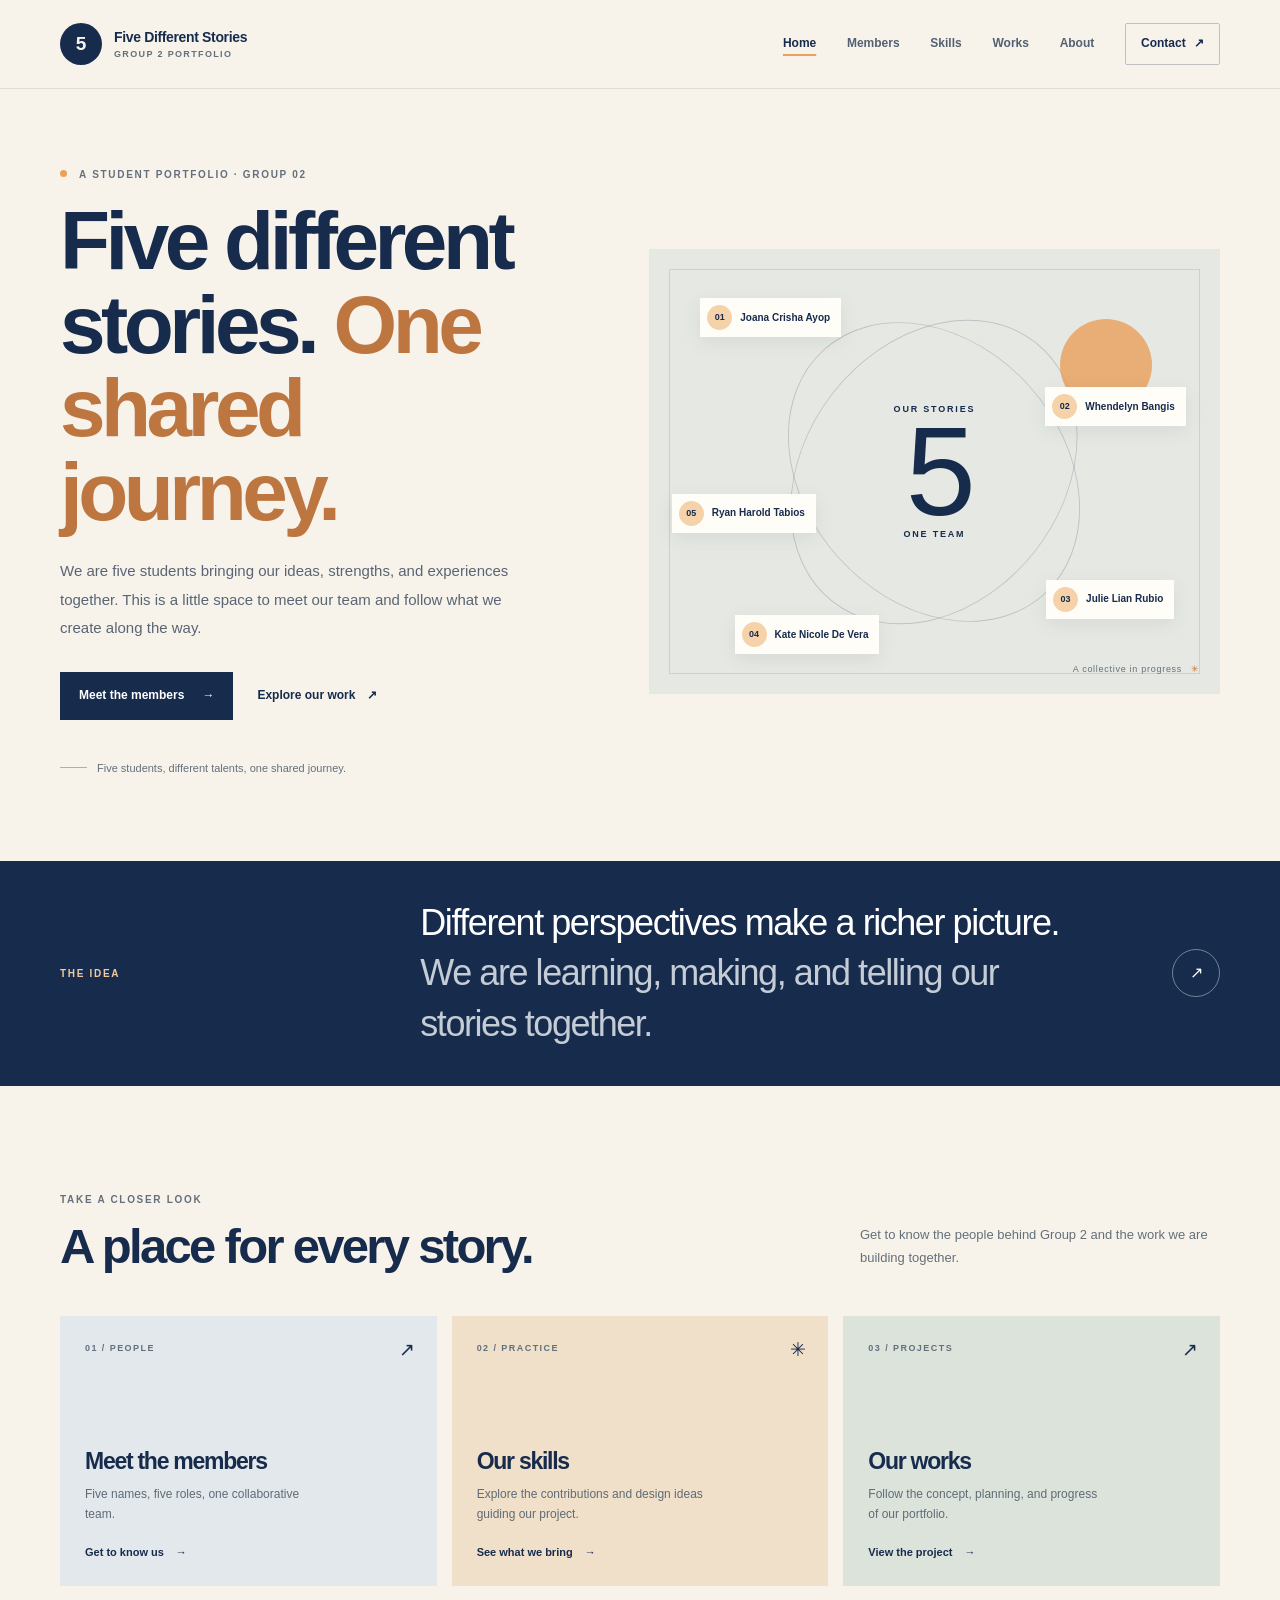
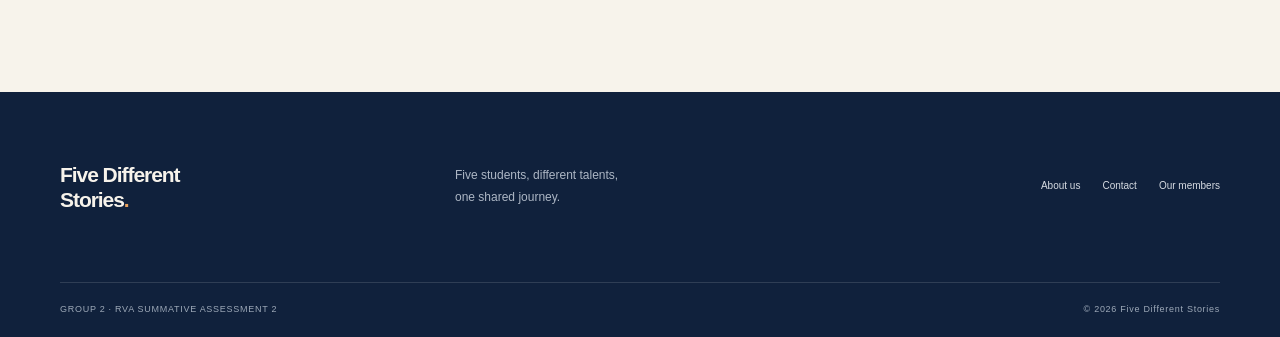
==== Index.html @ a34a17fa "Add initial project files including global styles, JavaScript functionality, and works page - Create" ====
<!doctype html>
<html lang="en">
<head>
  <meta charset="utf-8">
  <meta name="viewport" content="width=device-width, initial-scale=1">
  <meta name="description" content="Meet Group 2: five students, different talents, one shared journey.">
  <title>Five Different Stories | Group 2</title>
  <link rel="stylesheet" href="global.css">
  <script src="script.js" defer></script>
</head>
<body data-page="home">
  <a class="skip-link" href="#main">Skip to content</a>
  <header class="site-header">
    <div class="header-inner">
      <a class="brand" href="Index.html" aria-label="Five Different Stories home">
        <span class="brand-mark" aria-hidden="true">5</span>
        <span class="brand-copy"><strong>Five Different Stories</strong><small>GROUP 2 PORTFOLIO</small></span>
      </a>
      <button class="menu-toggle" type="button" aria-expanded="false" aria-controls="site-navigation">
        <span class="menu-toggle-label">Menu</span><span class="menu-icon" aria-hidden="true"></span>
      </button>
      <nav class="site-nav" id="site-navigation" aria-label="Main navigation">
        <a href="Index.html" data-nav="home">Home</a>
        <a href="Members.html" data-nav="members">Members</a>
        <a href="Skills.html" data-nav="skills">Skills</a>
        <a href="works.html" data-nav="works">Works</a>
        <a href="AboutUs.html" data-nav="about">About</a>
        <a class="nav-contact" href="ContactUs.html" data-nav="contact">Contact <span aria-hidden="true">↗</span></a>
      </nav>
    </div>
  </header>

  <main id="main">
    <section class="home-hero page-shell">
      <div class="hero-copy">
        <p class="eyebrow"><span class="eyebrow-dot"></span> A STUDENT PORTFOLIO · GROUP 02</p>
        <h1>Five different<br>stories. <span>One shared<br class="desktop-break"> journey.</span></h1>
        <p class="hero-intro">We are five students bringing our ideas, strengths, and experiences together. This is a little space to meet our team and follow what we create along the way.</p>
        <div class="button-row">
          <a class="button button-dark" href="Members.html">Meet the members <span aria-hidden="true">→</span></a>
          <a class="text-link" href="works.html">Explore our work <span aria-hidden="true">↗</span></a>
        </div>
        <p class="hero-note"><span class="note-line" aria-hidden="true"></span> Five students, different talents, one shared journey.</p>
      </div>
      <div class="story-art" aria-label="An illustration representing five different student stories">
        <div class="art-orbit orbit-one"></div>
        <div class="art-orbit orbit-two"></div>
        <div class="art-sun"></div>
        <div class="art-label"><span>OUR STORIES</span><strong>5</strong><span>ONE TEAM</span></div>
        <div class="story-chip chip-one"><span class="chip-number">01</span><span>Joana Crisha Ayop</span></div>
        <div class="story-chip chip-two"><span class="chip-number">02</span><span>Whendelyn Bangis</span></div>
        <div class="story-chip chip-three"><span class="chip-number">03</span><span>Julie Lian Rubio</span></div>
        <div class="story-chip chip-four"><span class="chip-number">04</span><span>Kate Nicole De Vera</span></div>
        <div class="story-chip chip-five"><span class="chip-number">05</span><span>Ryan Harold Tabios</span></div>
        <span class="art-caption">A collective in progress <span aria-hidden="true">✳</span></span>
      </div>
    </section>

    <section class="intro-band">
      <div class="page-shell intro-band-inner">
        <p class="eyebrow">THE IDEA</p>
        <p class="intro-statement">Different perspectives make a richer picture. <span>We are learning, making, and telling our stories together.</span></p>
        <a class="round-link" href="AboutUs.html" aria-label="Read about our group">↗</a>
      </div>
    </section>

    <section class="home-sections page-shell section-pad">
      <div class="section-heading">
        <div><p class="eyebrow">TAKE A CLOSER LOOK</p><h2>A place for every story.</h2></div>
        <p>Get to know the people behind Group 2 and the work we are building together.</p>
      </div>
      <div class="feature-grid">
        <a class="feature-card feature-members" href="Members.html">
          <span class="feature-index">01 / PEOPLE</span><span class="feature-icon" aria-hidden="true">↗</span>
          <h3>Meet the members</h3><p>Five names, five roles, one collaborative team.</p><span class="feature-link">Get to know us <span aria-hidden="true">→</span></span>
        </a>
        <a class="feature-card feature-skills" href="Skills.html">
          <span class="feature-index">02 / PRACTICE</span><span class="feature-icon" aria-hidden="true">✳</span>
          <h3>Our skills</h3><p>Explore the contributions and design ideas guiding our project.</p><span class="feature-link">See what we bring <span aria-hidden="true">→</span></span>
        </a>
        <a class="feature-card feature-works" href="works.html">
          <span class="feature-index">03 / PROJECTS</span><span class="feature-icon" aria-hidden="true">↗</span>
          <h3>Our works</h3><p>Follow the concept, planning, and progress of our portfolio.</p><span class="feature-link">View the project <span aria-hidden="true">→</span></span>
        </a>
      </div>
    </section>
  </main>

  <footer class="site-footer">
    <div class="page-shell footer-main">
      <a class="footer-brand" href="Index.html">Five Different<br>Stories<span>.</span></a>
      <p>Five students, different talents,<br>one shared journey.</p>
      <div class="footer-links"><a href="AboutUs.html">About us</a><a href="ContactUs.html">Contact</a><a href="Members.html">Our members</a></div>
    </div>
    <div class="page-shell footer-bottom"><span>GROUP 2 · RVA SUMMATIVE ASSESSMENT 2</span><span>© <span data-year>2026</span> Five Different Stories</span></div>
  </footer>
</body>
</html>
---- global.css ----
:root {
  color-scheme: light;
  --navy: #172b4d;
  --navy-deep: #10213c;
  --cream: #f7f3eb;
  --paper: #fffdf8;
  --orange: #eaa15b;
  --orange-light: #f5d2a9;
  --blue-pale: #dce5eb;
  --ink: #1c2a3a;
  --muted: #64707b;
  --line: #dedbd3;
  --display: "Trebuchet MS", "Arial", sans-serif;
  --body: "Segoe UI", "Arial", sans-serif;
  --shell: 1160px;
}

* { box-sizing: border-box; }
html { scroll-behavior: smooth; }
body { margin: 0; background: var(--cream); color: var(--ink); font-family: var(--body); font-size: 16px; line-height: 1.65; -webkit-font-smoothing: antialiased; }
a { color: inherit; }
button, a { -webkit-tap-highlight-color: transparent; }
a:focus-visible, button:focus-visible { outline: 3px solid var(--orange); outline-offset: 4px; }
.page-shell { width: min(var(--shell), calc(100% - 64px)); margin-inline: auto; }
.section-pad { padding-block: 106px; }
.skip-link { position: absolute; z-index: 20; top: 10px; left: 10px; padding: 10px 15px; transform: translateY(-160%); background: var(--paper); color: var(--navy); }
.skip-link:focus { transform: translateY(0); }

.site-header { position: relative; z-index: 10; border-bottom: 1px solid rgba(23, 43, 77, .1); }
.header-inner { width: min(var(--shell), calc(100% - 64px)); min-height: 88px; margin-inline: auto; display: flex; align-items: center; justify-content: space-between; gap: 30px; }
.brand { display: inline-flex; align-items: center; gap: 12px; text-decoration: none; }
.brand-mark { width: 42px; height: 42px; display: grid; place-items: center; border-radius: 50%; background: var(--navy); color: var(--cream); font: 800 19px var(--display); }
.brand-copy { display: grid; line-height: 1.3; }
.brand-copy strong { color: var(--navy); font: 700 14px var(--display); letter-spacing: -.025em; }
.brand-copy small { margin-top: 4px; color: var(--muted); font: 700 9px var(--body); letter-spacing: .15em; }
.site-nav { display: flex; align-items: center; gap: clamp(18px, 2.4vw, 34px); }
.site-nav a { color: #536071; font-size: 12px; font-weight: 600; text-decoration: none; transition: color .2s ease; }
.site-nav a:hover, .site-nav a[aria-current="page"] { color: var(--navy); }
.site-nav a[aria-current="page"]:not(.nav-contact) { text-decoration: underline; text-decoration-color: var(--orange); text-decoration-thickness: 2px; text-underline-offset: 7px; }
.site-nav .nav-contact { padding: 10px 15px; border: 1px solid rgba(23, 43, 77, .25); border-radius: 2px; color: var(--navy); }
.nav-contact span { margin-left: 5px; }
.menu-toggle { display: none; }

.eyebrow { margin: 0 0 17px; color: var(--muted); font: 700 10px var(--body); letter-spacing: .17em; line-height: 1.5; }
.eyebrow-dot { width: 7px; height: 7px; display: inline-block; margin: 0 8px 1px 0; border-radius: 50%; background: var(--orange); }
h1, h2, h3, p { margin-top: 0; }
h1, h2, h3 { color: var(--navy); font-family: var(--display); letter-spacing: -.055em; }
h1 { margin-bottom: 24px; font-size: clamp(54px, 7vw, 91px); font-weight: 600; line-height: 1.02; }
h1 span, h2 span { color: #bd7640; }
h2 { margin-bottom: 18px; font-size: clamp(32px, 4vw, 49px); font-weight: 600; line-height: 1.12; }
h3 { margin-bottom: 10px; font-size: 22px; font-weight: 700; line-height: 1.25; }

.home-hero { min-height: 630px; padding-block: 78px 84px; display: grid; grid-template-columns: 1fr 1.05fr; align-items: center; gap: 45px; }
.hero-copy { position: relative; z-index: 1; }
.hero-copy h1 { font-size: clamp(55px, 6.4vw, 82px); }
.hero-copy h1 span { color: #bd7640; }
.hero-intro { max-width: 470px; margin-bottom: 29px; color: #596575; font-size: 15px; line-height: 1.9; }
.button-row { display: flex; flex-wrap: wrap; align-items: center; gap: 24px; }
.button { min-height: 48px; display: inline-flex; align-items: center; justify-content: center; gap: 18px; padding: 0 19px; font-size: 12px; font-weight: 700; text-decoration: none; transition: transform .2s ease, background .2s ease; }
.button:hover { transform: translateY(-2px); }
.button-dark { background: var(--navy); color: white; }
.button-dark:hover { background: var(--navy-deep); }
.button-light { background: var(--cream); color: var(--navy); }
.text-link { display: inline-flex; align-items: center; gap: 12px; color: var(--navy); font-size: 12px; font-weight: 700; text-decoration: none; }
.text-link:hover, .feature-link:hover { color: #a45e2a; }
.hero-note { display: flex; align-items: center; gap: 10px; margin: 39px 0 0; color: var(--muted); font-size: 11px; }
.note-line { width: 27px; height: 1px; background: var(--orange); }
.story-art { position: relative; min-height: 445px; display: grid; place-items: center; overflow: hidden; background: #e6e9e3; }
.story-art::before { position: absolute; inset: 20px; border: 1px solid rgba(23, 43, 77, .13); content: ""; }
.art-orbit { position: absolute; width: 330px; height: 330px; border: 1px solid rgba(23, 43, 77, .2); border-radius: 50%; }
.orbit-one { transform: rotate(38deg) scaleX(.78); }
.orbit-two { transform: rotate(-42deg) scaleX(.78); }
.art-sun { position: absolute; top: 70px; right: 68px; width: 92px; height: 92px; border-radius: 50%; background: var(--orange); opacity: .8; }
.art-label { position: relative; z-index: 1; display: grid; justify-items: center; color: var(--navy); }
.art-label span { font-size: 9px; font-weight: 700; letter-spacing: .2em; }
.art-label strong { margin: -5px 0; color: var(--navy); font: 500 126px/.95 var(--display); letter-spacing: -.1em; }
.story-chip { position: absolute; z-index: 2; display: flex; align-items: center; gap: 8px; padding: 7px 11px 7px 7px; background: var(--paper); box-shadow: 0 5px 20px rgba(23, 43, 77, .08); color: var(--navy); font-size: 10px; font-weight: 600; white-space: nowrap; }
.chip-number { width: 25px; height: 25px; display: grid; place-items: center; border-radius: 50%; background: var(--orange-light); font-size: 9px; }
.chip-one { top: 11%; left: 9%; }
.chip-two { top: 31%; right: 6%; }
.chip-three { right: 8%; bottom: 17%; }
.chip-four { bottom: 9%; left: 15%; }
.chip-five { top: 55%; left: 4%; }
.art-caption { position: absolute; right: 20px; bottom: 18px; color: var(--muted); font-size: 9px; letter-spacing: .08em; }
.art-caption span { padding-left: 6px; color: #bd7640; }

.intro-band { background: var(--navy); color: white; }
.intro-band-inner { min-height: 225px; display: grid; grid-template-columns: .45fr 1fr auto; align-items: center; gap: 40px; }
.intro-band .eyebrow { margin: 0; color: #f2c99f; }
.intro-statement { max-width: 670px; margin: 0; font: 500 clamp(24px, 3vw, 36px)/1.4 var(--display); letter-spacing: -.04em; }
.intro-statement span { color: #c4ccd5; }
.round-link { width: 48px; height: 48px; display: grid; place-items: center; border: 1px solid rgba(255,255,255,.4); border-radius: 50%; color: white; text-decoration: none; }
.section-heading { margin-bottom: 42px; display: flex; align-items: end; justify-content: space-between; gap: 35px; }
.section-heading .eyebrow { margin-bottom: 12px; }
.section-heading h2 { margin-bottom: 0; }
.section-heading > p { max-width: 360px; margin-bottom: 4px; color: var(--muted); font-size: 13px; line-height: 1.8; }
.feature-grid { display: grid; grid-template-columns: repeat(3, 1fr); gap: 15px; }
.feature-card { min-height: 270px; position: relative; display: flex; flex-direction: column; align-items: flex-start; padding: 25px; text-decoration: none; transition: transform .2s ease; }
.feature-card:hover { transform: translateY(-4px); }
.feature-members { background: #e2e8eb; }
.feature-skills { background: #f0dfc9; }
.feature-works { background: #dce3db; }
.feature-index { color: #637080; font-size: 9px; font-weight: 700; letter-spacing: .16em; }
.feature-icon { position: absolute; top: 18px; right: 22px; color: var(--navy); font-size: 19px; }
.feature-card h3 { margin: auto 0 8px; font-size: 23px; }
.feature-card p { max-width: 235px; margin-bottom: 18px; color: #5f6b77; font-size: 12px; line-height: 1.7; }
.feature-link { display: inline-flex; gap: 12px; color: var(--navy); font-size: 11px; font-weight: 700; }

.site-footer { background: var(--navy-deep); color: #d6dbe2; }
.footer-main { min-height: 190px; display: grid; grid-template-columns: 1fr 1fr 1fr; align-items: center; gap: 25px; }
.footer-brand { color: var(--cream); font: 700 21px/1.2 var(--display); letter-spacing: -.05em; text-decoration: none; }
.footer-brand span { color: var(--orange); }
.footer-main > p { margin: 0; color: #adb7c5; font-size: 12px; line-height: 1.8; }
.footer-links { display: flex; justify-content: flex-end; gap: 22px; }
.footer-links a { color: #d6dbe2; font-size: 10px; text-decoration: none; }
.footer-links a:hover { color: var(--orange-light); }
.footer-bottom { min-height: 55px; display: flex; align-items: center; justify-content: space-between; gap: 20px; border-top: 1px solid rgba(255,255,255,.13); color: #9da9b8; font-size: 9px; letter-spacing: .08em; }

.page-hero { min-height: 425px; position: relative; padding-block: 87px 74px; }
.page-hero h1 { max-width: 790px; font-size: clamp(58px, 8vw, 96px); }
.page-hero h1 span { color: #bd7640; }
.page-lede { max-width: 525px; margin-bottom: 0; color: #596575; font-size: 14px; line-height: 1.85; }
.page-number { position: absolute; right: 0; bottom: 80px; color: #8a929b; font-size: 10px; font-weight: 700; letter-spacing: .15em; }

.members-section { padding-top: 8px; }
.members-grid { display: grid; grid-template-columns: repeat(3, 1fr); gap: 25px 20px; }
.member-card { background: var(--paper); }
.member-art { min-height: 210px; position: relative; display: grid; place-items: center; overflow: hidden; }
.member-art::before, .member-art::after { position: absolute; width: 170px; height: 170px; border: 1px solid rgba(23,43,77,.18); border-radius: 50%; content: ""; }
.member-art::after { width: 115px; height: 115px; transform: rotate(45deg) scaleX(.7); }
.member-joana .member-art { background: #dce5eb; }
.member-whendelyn .member-art { background: #f0dfc9; }
.member-julie .member-art { background: #e3e5d9; }
.member-kate .member-art { background: #ead8d4; }
.member-ryan .member-art { background: #d9e3df; }
.member-initials { position: relative; z-index: 1; color: var(--navy); font: 500 63px/.9 var(--display); letter-spacing: -.1em; }
.member-card-number { position: absolute; top: 15px; left: 17px; color: #6b7783; font-size: 10px; font-weight: 700; }
.member-stamp { position: absolute; right: 16px; bottom: 14px; color: rgba(23,43,77,.7); font-size: 8px; font-weight: 700; letter-spacing: .13em; line-height: 1.6; text-align: right; }
.member-info { min-height: 155px; padding: 20px 21px; }
.member-info .eyebrow { margin-bottom: 9px; font-size: 9px; }
.member-info h2 { margin-bottom: 4px; font-size: 19px; letter-spacing: -.04em; }
.member-info > p:not(.eyebrow) { margin-bottom: 14px; color: var(--muted); font-size: 11px; }
.member-tags { display: flex; flex-wrap: wrap; gap: 6px; }
.member-tags span { padding: 4px 8px; background: #f2efe9; color: #66717d; font-size: 9px; }
.content-note { display: flex; align-items: flex-start; gap: 11px; margin: 31px 0 0; color: var(--muted); font-size: 11px; }
.content-note > span { color: #bd7640; font-size: 16px; }
.callout-band { background: var(--navy); }
.callout-inner { min-height: 310px; display: flex; align-items: center; gap: 40px; }
.callout-inner .eyebrow { margin-right: auto; color: #f2c99f; }
.callout-inner h2 { margin: 0 auto 0 0; color: white; font-size: clamp(34px, 4vw, 48px); }
.callout-inner h2 span { color: var(--orange-light); }

.contributions-section { padding-top: 12px; }
.contribution-list { border-top: 1px solid var(--line); }
.contribution-row { min-height: 90px; display: grid; grid-template-columns: 65px 1fr auto; align-items: center; gap: 18px; border-bottom: 1px solid var(--line); }
.contribution-number { color: #bd7640; font: 600 17px var(--display); }
.contribution-row h3 { margin: 0 0 2px; font-size: 17px; letter-spacing: -.03em; }
.contribution-row p { margin: 0; color: var(--muted); font-size: 11px; }
.contribution-arrow { color: var(--navy); font-size: 16px; }
.design-section { background: #eae8df; }
.design-columns { display: grid; grid-template-columns: 1fr 1fr; gap: 18px; }
.design-panel { min-height: 270px; padding: 28px; }
.art-elements { background: var(--navy); }
.design-principles { background: #f1dfca; }
.design-panel .eyebrow { color: #bdc9d4; }
.design-principles .eyebrow { color: #81684f; }
.design-panel h3 { margin-bottom: 26px; color: white; font-size: 25px; }
.design-principles h3 { color: var(--navy); }
.design-token-grid { display: flex; flex-wrap: wrap; gap: 8px; }
.design-token-grid span { padding: 8px 11px; border: 1px solid rgba(255,255,255,.3); color: white; font-size: 11px; }
.design-principles .design-token-grid span { border-color: rgba(23,43,77,.26); color: var(--navy); }

.works-hero { min-height: 430px; }
.work-feature { display: grid; grid-template-columns: 1fr 1fr; background: var(--paper); }
.work-visual { min-height: 435px; position: relative; display: flex; flex-direction: column; justify-content: center; overflow: hidden; padding: 52px; background: #dfe6e7; }
.work-visual::before { position: absolute; inset: 22px; border: 1px solid rgba(23,43,77,.16); content: ""; }
.work-kicker, .work-visual-caption { position: relative; z-index: 1; color: #586777; font-size: 9px; font-weight: 700; letter-spacing: .16em; }
.work-title { position: relative; z-index: 1; margin-top: 20px; color: var(--navy); font: 700 clamp(46px, 6vw, 75px)/.95 var(--display); letter-spacing: -.09em; }
.work-title span { color: #bd7640; }
.work-sun { position: absolute; top: 66px; right: 60px; width: 100px; height: 100px; border-radius: 50%; background: #efb16e; }
.work-orbit { position: absolute; right: -85px; bottom: -180px; width: 380px; height: 380px; border: 1px solid rgba(23,43,77,.25); border-radius: 50%; box-shadow: 0 0 0 28px #dfe6e7, 0 0 0 29px rgba(23,43,77,.2), 0 0 0 58px #dfe6e7, 0 0 0 59px rgba(23,43,77,.16); }
.work-visual-caption { position: absolute; right: 39px; bottom: 36px; font-size: 8px; }
.work-description { padding: 55px 50px; display: flex; flex-direction: column; align-items: flex-start; }
.work-description .eyebrow { color: #a36536; }
.work-description h2 { max-width: 400px; margin-bottom: 18px; font-size: clamp(31px, 3.6vw, 43px); }
.work-description > p:not(.eyebrow) { max-width: 410px; margin-bottom: 30px; color: var(--muted); font-size: 13px; line-height: 1.9; }
.work-meta { width: 100%; display: grid; grid-template-columns: repeat(3, 1fr); gap: 12px; margin: auto 0 25px; padding-top: 18px; border-top: 1px solid var(--line); }
.work-meta span { color: var(--navy); font-size: 10px; font-weight: 600; }
.work-meta small { display: block; margin-bottom: 4px; color: var(--muted); font-size: 8px; letter-spacing: .12em; }
.process-section { padding-top: 100px; }
.process-grid { display: grid; grid-template-columns: repeat(3, 1fr); gap: 15px; }
.process-card { min-height: 240px; position: relative; padding: 24px; border-top: 3px solid #c9c7bd; background: #eeece4; }
.process-done { border-color: #9aa8a6; }
.process-current { border-color: var(--orange); background: #f2e2cf; }
.process-index { display: block; margin-bottom: 24px; color: #a36536; font: 700 17px var(--display); }
.status-label { position: absolute; top: 27px; right: 20px; color: #7a8187; font-size: 8px; font-weight: 700; letter-spacing: .12em; }
.process-card h3 { margin-bottom: 10px; font-size: 20px; }
.process-card p { margin: 0; color: var(--muted); font-size: 11px; line-height: 1.8; }
.work-note { margin-top: 21px; display: grid; grid-template-columns: auto 1fr auto; align-items: center; gap: 18px; padding: 19px 22px; background: var(--navy); color: white; }
.work-note-mark { color: var(--orange-light); font-size: 21px; }
.work-note p { margin: 0; color: #c7d0db; font-size: 11px; line-height: 1.7; }
.work-note strong { color: white; }
.work-note > a { color: white; font-size: 19px; text-decoration: none; }

.about-hero { min-height: 430px; }
.about-story { display: grid; grid-template-columns: .9fr 1.1fr; gap: 10%; padding-block: 25px 110px; }
.about-quote { min-height: 300px; position: relative; display: flex; flex-direction: column; justify-content: center; padding: 38px; background: #e8dfd1; }
.quote-mark { position: absolute; top: 12px; left: 33px; color: #bd7640; font: 700 68px/.9 var(--display); }
.about-quote > p { margin: 20px 0; color: var(--navy); font: 600 25px/1.45 var(--display); letter-spacing: -.04em; }
.quote-credit { color: #7b6d5f; font-size: 8px; font-weight: 700; letter-spacing: .16em; }
.about-copy { align-self: center; }
.about-copy .eyebrow { margin-bottom: 13px; }
.about-copy h2 { font-size: clamp(32px, 4vw, 44px); }
.about-copy > p:not(.eyebrow) { color: var(--muted); font-size: 13px; line-height: 1.9; }
.timeline-section { background: #ebe9e0; }
.timeline { position: relative; display: grid; grid-template-columns: repeat(3, 1fr); gap: 25px; padding-top: 20px; }
.timeline::before { position: absolute; top: 27px; right: 0; left: 0; height: 1px; background: #c6c7bf; content: ""; }
.timeline-item { position: relative; padding: 42px 25px 0 0; }
.timeline-dot { position: absolute; top: 0; left: 0; width: 15px; height: 15px; border: 4px solid #ebe9e0; border-radius: 50%; background: var(--orange); box-shadow: 0 0 0 1px #bd7640; }
.timeline-item .eyebrow { margin-bottom: 11px; color: #a36536; }
.timeline-item h3 { font-size: 19px; }
.timeline-item > p:not(.eyebrow) { margin: 0; color: var(--muted); font-size: 11px; line-height: 1.8; }
.about-bottom { min-height: 255px; display: flex; align-items: center; justify-content: space-between; gap: 30px; }
.about-bottom .eyebrow { margin-bottom: 9px; }
.about-bottom h2 { margin-bottom: 8px; font-size: 32px; }
.about-bottom p:not(.eyebrow) { max-width: 560px; margin: 0; color: var(--muted); font-size: 12px; }
.about-bottom .button { flex: 0 0 auto; }

.contact-hero { min-height: 405px; }
.contact-section { padding-bottom: 100px; }
.contact-card { display: grid; grid-template-columns: 1.35fr .65fr; background: var(--paper); }
.contact-card-main { padding: 48px 52px; }
.contact-card-main .eyebrow { color: #a36536; }
.contact-card-main h2 { margin-bottom: 16px; font-size: clamp(36px, 4.5vw, 53px); }
.contact-card-main > p:not(.eyebrow) { max-width: 510px; margin-bottom: 26px; color: var(--muted); font-size: 13px; line-height: 1.85; }
.contact-placeholder { display: flex; align-items: flex-start; gap: 14px; padding: 18px; background: #f1eee7; }
.contact-placeholder-icon { width: 32px; height: 32px; flex: 0 0 auto; display: grid; place-items: center; border-radius: 50%; background: var(--navy); color: white; font: 600 14px var(--display); }
.contact-placeholder strong { color: var(--navy); font: 700 12px var(--display); }
.contact-placeholder p { margin: 5px 0 0; color: var(--muted); font-size: 10px; line-height: 1.7; }
.contact-card-side { min-height: 360px; position: relative; display: flex; flex-direction: column; justify-content: flex-end; overflow: hidden; padding: 30px; background: var(--navy); color: white; }
.contact-card-side::before, .contact-card-side::after { position: absolute; top: 13%; left: 50%; width: 220px; height: 220px; border: 1px solid rgba(255,255,255,.26); border-radius: 50%; content: ""; transform: translateX(-50%); }
.contact-card-side::after { width: 160px; height: 160px; top: 20%; }
.contact-side-mark { position: absolute; top: 21%; left: 50%; color: var(--orange-light); font: 600 100px/.9 var(--display); transform: translateX(-50%); }
.contact-card-side > p { position: relative; z-index: 1; margin-bottom: 20px; color: white; font: 600 18px/1.4 var(--display); }
.contact-card-side > a { position: relative; z-index: 1; display: flex; justify-content: space-between; padding-top: 12px; border-top: 1px solid rgba(255,255,255,.3); color: #e4e8ec; font-size: 11px; text-decoration: none; }
.contact-next { display: flex; align-items: center; gap: 26px; padding: 25px 0; border-bottom: 1px solid var(--line); }
.contact-next .eyebrow { margin: 0 auto 0 0; }
.contact-next a { color: var(--navy); font-size: 11px; font-weight: 600; text-decoration: none; }
.contact-next a:hover { color: #a45e2a; }

@media (max-width: 820px) {
  .page-shell, .header-inner { width: min(100% - 44px, var(--shell)); }
  .site-nav { gap: 15px; }
  .site-nav a { font-size: 11px; }
  .home-hero { min-height: auto; grid-template-columns: 1fr 1fr; gap: 25px; padding-block: 65px; }
  .story-art { min-height: 365px; }
  .story-chip { font-size: 8px; }
  .chip-one { left: 4%; }
  .chip-two { right: 3%; }
  .art-orbit { width: 265px; height: 265px; }
  .art-label strong { font-size: 100px; }
  .section-pad { padding-block: 78px; }
  .members-grid { grid-template-columns: repeat(2, 1fr); }
  .page-number { bottom: 57px; }
  .work-visual { padding: 35px; }
  .work-description { padding: 40px 30px; }
  .about-story { gap: 6%; }
}

@media (max-width: 640px) {
  .page-shell, .header-inner { width: min(100% - 38px, var(--shell)); }
  .header-inner { min-height: 74px; }
  .brand-mark { width: 37px; height: 37px; }
  .brand-copy strong { font-size: 12px; }
  .brand-copy small { font-size: 8px; }
  .menu-toggle { display: inline-flex; align-items: center; gap: 9px; padding: 10px 0 10px 10px; border: 0; background: none; color: var(--navy); font: 600 11px var(--body); cursor: pointer; }
  .menu-icon, .menu-icon::after { width: 19px; height: 1px; display: block; background: var(--navy); transition: transform .2s ease; }
  .menu-icon { position: relative; }
  .menu-icon::after { position: absolute; top: 6px; left: 0; content: ""; }
  .menu-toggle[aria-expanded="true"] .menu-icon { transform: rotate(45deg); }
  .menu-toggle[aria-expanded="true"] .menu-icon::after { top: 0; transform: rotate(-90deg); }
  .site-nav { display: flex; flex-direction: column; align-items: stretch; gap: 0; padding: 0 19px; border-bottom: 1px solid var(--line); background: var(--cream); }
  .js-enabled .site-nav { position: absolute; top: 100%; right: 0; left: 0; max-height: 0; overflow: hidden; padding-block: 0; border: 0; box-shadow: 0 12px 20px rgba(23,43,77,.08); transition: max-height .25s ease, padding .25s ease; }
  .js-enabled .site-nav.is-open { max-height: 390px; padding-block: 8px 18px; border-bottom: 1px solid var(--line); }
  .site-nav a { padding: 13px 0; border-bottom: 1px solid rgba(23,43,77,.09); font-size: 12px; }
  .site-nav a:last-child { border-bottom: 0; }
  .site-nav .nav-contact { display: inline-flex; justify-content: space-between; margin-top: 10px; padding: 11px 12px; border: 1px solid rgba(23,43,77,.25); }
  .site-nav a[aria-current="page"]:not(.nav-contact) { text-underline-offset: 3px; }
  .home-hero { grid-template-columns: 1fr; gap: 35px; padding-block: 54px 58px; }
  .hero-copy h1 { font-size: clamp(52px, 13vw, 72px); }
  .hero-intro { font-size: 13px; }
  .story-art { min-height: 350px; }
  .art-orbit { width: 260px; height: 260px; }
  .art-sun { top: 48px; right: 47px; width: 74px; height: 74px; }
  .chip-one { top: 9%; left: 5%; }
  .chip-two { top: 29%; right: 3%; }
  .chip-three { right: 5%; bottom: 16%; }
  .chip-four { bottom: 8%; left: 5%; }
  .chip-five { top: 55%; left: 3%; }
  .intro-band-inner { min-height: 230px; grid-template-columns: 1fr auto; gap: 15px; }
  .intro-band .eyebrow { grid-column: 1 / -1; align-self: end; margin-top: 25px; }
  .intro-statement { align-self: start; padding-bottom: 25px; font-size: 24px; }
  .round-link { width: 40px; height: 40px; align-self: center; }
  .section-pad { padding-block: 66px; }
  .section-heading { align-items: flex-start; flex-direction: column; gap: 14px; margin-bottom: 28px; }
  .section-heading > p { font-size: 12px; }
  .feature-grid { grid-template-columns: 1fr; }
  .feature-card { min-height: 215px; }
  .footer-main { min-height: 0; grid-template-columns: 1fr 1fr; gap: 22px; padding-block: 32px; }
  .footer-main > p { text-align: right; }
  .footer-links { grid-column: 1 / -1; justify-content: flex-start; flex-wrap: wrap; gap: 17px; }
  .footer-bottom { min-height: 65px; align-items: flex-start; flex-direction: column; justify-content: center; gap: 4px; font-size: 8px; }
  .page-hero { min-height: 380px; padding-block: 63px 80px; }
  .page-hero h1 { font-size: clamp(54px, 13vw, 76px); }
  .page-lede { max-width: 100%; font-size: 13px; }
  .page-number { right: 0; bottom: 42px; font-size: 8px; }
  .members-section { padding-top: 0; }
  .members-grid { grid-template-columns: 1fr; gap: 16px; }
  .member-art { min-height: 190px; }
  .member-info { min-height: 0; }
  .callout-inner { min-height: 310px; align-items: flex-start; flex-direction: column; justify-content: center; gap: 15px; padding-block: 35px; }
  .callout-inner .eyebrow, .callout-inner h2 { margin: 0; }
  .callout-inner h2 { font-size: 38px; }
  .callout-inner .button { margin-top: 7px; }
  .contribution-row { min-height: 86px; grid-template-columns: 35px 1fr auto; gap: 10px; }
  .contribution-row h3 { font-size: 15px; }
  .contribution-row p { font-size: 10px; }
  .contribution-number { font-size: 14px; }
  .design-columns { grid-template-columns: 1fr; }
  .design-panel { min-height: 235px; padding: 23px; }
  .work-feature { grid-template-columns: 1fr; }
  .work-visual { min-height: 350px; padding: 35px; }
  .work-description { min-height: 340px; padding: 33px 25px; }
  .work-meta { margin-top: auto; }
  .process-section { padding-top: 65px; }
  .process-grid { grid-template-columns: 1fr; }
  .process-card { min-height: 195px; }
  .about-story { grid-template-columns: 1fr; gap: 32px; padding-block: 0 65px; }
  .about-quote { min-height: 250px; padding: 30px; }
  .about-quote > p { font-size: 22px; }
  .timeline { grid-template-columns: 1fr; gap: 0; padding: 0 0 0 16px; }
  .timeline::before { top: 0; bottom: 0; left: 7px; width: 1px; height: auto; }
  .timeline-item { padding: 0 0 28px 25px; }
  .timeline-dot { top: 3px; left: 0; }
  .about-bottom { min-height: 0; align-items: flex-start; flex-direction: column; padding-block: 55px; }
  .contact-section { padding-bottom: 60px; }
  .contact-card { grid-template-columns: 1fr; }
  .contact-card-main { padding: 33px 23px; }
  .contact-card-side { min-height: 275px; }
  .contact-card-side::before { top: 9%; }
  .contact-card-side::after { top: 16%; }
  .contact-side-mark { top: 17%; }
  .contact-next { align-items: flex-start; flex-direction: column; gap: 13px; }
  .contact-next .eyebrow { margin: 0 0 5px; }
}

@media (prefers-reduced-motion: reduce) {
  html { scroll-behavior: auto; }
  *, *::before, *::after { transition-duration: .01ms !important; }
}
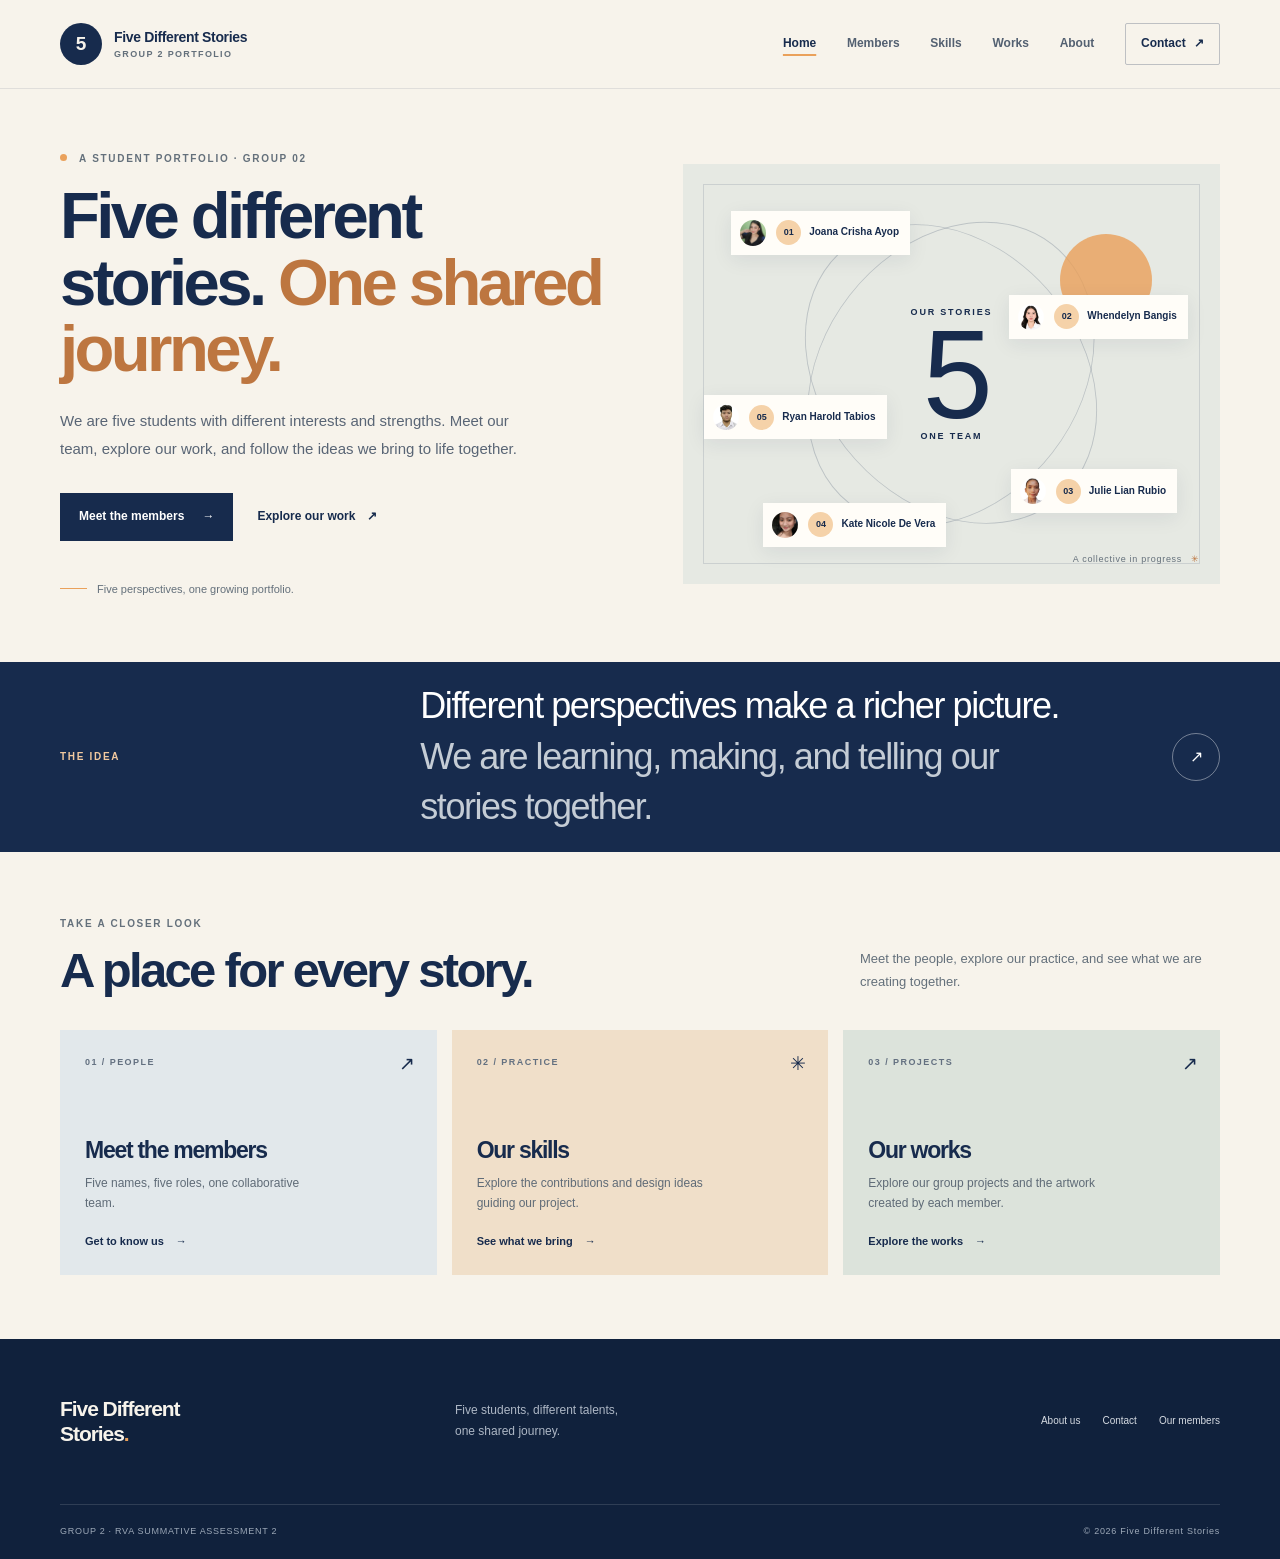
==== commit d56454ab: "Refactor code structure for improved readability and maintainability" ====
--- a/Index.html
+++ b/Index.html
@@ -35,23 +35,23 @@
       <div class="hero-copy">
         <p class="eyebrow"><span class="eyebrow-dot"></span> A STUDENT PORTFOLIO · GROUP 02</p>
         <h1>Five different<br>stories. <span>One shared<br class="desktop-break"> journey.</span></h1>
-        <p class="hero-intro">We are five students bringing our ideas, strengths, and experiences together. This is a little space to meet our team and follow what we create along the way.</p>
+        <p class="hero-intro">We are five students with different interests and strengths. Meet our team, explore our work, and follow the ideas we bring to life together.</p>
         <div class="button-row">
           <a class="button button-dark" href="Members.html">Meet the members <span aria-hidden="true">→</span></a>
           <a class="text-link" href="works.html">Explore our work <span aria-hidden="true">↗</span></a>
         </div>
-        <p class="hero-note"><span class="note-line" aria-hidden="true"></span> Five students, different talents, one shared journey.</p>
+        <p class="hero-note"><span class="note-line" aria-hidden="true"></span> Five perspectives, one growing portfolio.</p>
       </div>
       <div class="story-art" aria-label="An illustration representing five different student stories">
         <div class="art-orbit orbit-one"></div>
         <div class="art-orbit orbit-two"></div>
         <div class="art-sun"></div>
         <div class="art-label"><span>OUR STORIES</span><strong>5</strong><span>ONE TEAM</span></div>
-        <div class="story-chip chip-one"><span class="chip-number">01</span><span>Joana Crisha Ayop</span></div>
-        <div class="story-chip chip-two"><span class="chip-number">02</span><span>Whendelyn Bangis</span></div>
-        <div class="story-chip chip-three"><span class="chip-number">03</span><span>Julie Lian Rubio</span></div>
-        <div class="story-chip chip-four"><span class="chip-number">04</span><span>Kate Nicole De Vera</span></div>
-        <div class="story-chip chip-five"><span class="chip-number">05</span><span>Ryan Harold Tabios</span></div>
+        <div class="story-chip chip-one"><img class="chip-photo" src="Assets/joana.jpg" alt="" loading="lazy"><span class="chip-number">01</span><span>Joana Crisha Ayop</span></div>
+        <div class="story-chip chip-two"><img class="chip-photo" src="Assets/whendy.jpg" alt="" loading="lazy"><span class="chip-number">02</span><span>Whendelyn Bangis</span></div>
+        <div class="story-chip chip-three"><img class="chip-photo" src="Assets/julie.jpg" alt="" loading="lazy"><span class="chip-number">03</span><span>Julie Lian Rubio</span></div>
+        <div class="story-chip chip-four"><img class="chip-photo" src="Assets/kate.jpg" alt="" loading="lazy"><span class="chip-number">04</span><span>Kate Nicole De Vera</span></div>
+        <div class="story-chip chip-five"><img class="chip-photo" src="Assets/ryan.jpg" alt="" loading="lazy"><span class="chip-number">05</span><span>Ryan Harold Tabios</span></div>
         <span class="art-caption">A collective in progress <span aria-hidden="true">✳</span></span>
       </div>
     </section>
@@ -67,7 +67,7 @@
     <section class="home-sections page-shell section-pad">
       <div class="section-heading">
         <div><p class="eyebrow">TAKE A CLOSER LOOK</p><h2>A place for every story.</h2></div>
-        <p>Get to know the people behind Group 2 and the work we are building together.</p>
+        <p>Meet the people, explore our practice, and see what we are creating together.</p>
       </div>
       <div class="feature-grid">
         <a class="feature-card feature-members" href="Members.html">
@@ -80,7 +80,7 @@
         </a>
         <a class="feature-card feature-works" href="works.html">
           <span class="feature-index">03 / PROJECTS</span><span class="feature-icon" aria-hidden="true">↗</span>
-          <h3>Our works</h3><p>Follow the concept, planning, and progress of our portfolio.</p><span class="feature-link">View the project <span aria-hidden="true">→</span></span>
+          <h3>Our works</h3><p>Explore our group projects and the artwork created by each member.</p><span class="feature-link">Explore the works <span aria-hidden="true">→</span></span>
         </a>
       </div>
     </section>
--- a/global.css
+++ b/global.css
@@ -22,7 +22,7 @@
 button, a { -webkit-tap-highlight-color: transparent; }
 a:focus-visible, button:focus-visible { outline: 3px solid var(--orange); outline-offset: 4px; }
 .page-shell { width: min(var(--shell), calc(100% - 64px)); margin-inline: auto; }
-.section-pad { padding-block: 106px; }
+.section-pad { padding-block: 64px; }
 .skip-link { position: absolute; z-index: 20; top: 10px; left: 10px; padding: 10px 15px; transform: translateY(-160%); background: var(--paper); color: var(--navy); }
 .skip-link:focus { transform: translateY(0); }
 
@@ -50,9 +50,9 @@
 h2 { margin-bottom: 18px; font-size: clamp(32px, 4vw, 49px); font-weight: 600; line-height: 1.12; }
 h3 { margin-bottom: 10px; font-size: 22px; font-weight: 700; line-height: 1.25; }
 
-.home-hero { min-height: 630px; padding-block: 78px 84px; display: grid; grid-template-columns: 1fr 1.05fr; align-items: center; gap: 45px; }
+.home-hero { min-height: 560px; padding-block: 62px 64px; display: grid; grid-template-columns: 1.1fr 1fr; align-items: center; gap: 32px; }
 .hero-copy { position: relative; z-index: 1; }
-.hero-copy h1 { font-size: clamp(55px, 6.4vw, 82px); }
+.hero-copy h1 { font-size: clamp(50px, 5.1vw, 68px); }
 .hero-copy h1 span { color: #bd7640; }
 .hero-intro { max-width: 470px; margin-bottom: 29px; color: #596575; font-size: 15px; line-height: 1.9; }
 .button-row { display: flex; flex-wrap: wrap; align-items: center; gap: 24px; }
@@ -65,7 +65,7 @@
 .text-link:hover, .feature-link:hover { color: #a45e2a; }
 .hero-note { display: flex; align-items: center; gap: 10px; margin: 39px 0 0; color: var(--muted); font-size: 11px; }
 .note-line { width: 27px; height: 1px; background: var(--orange); }
-.story-art { position: relative; min-height: 445px; display: grid; place-items: center; overflow: hidden; background: #e6e9e3; }
+.story-art { position: relative; min-height: 420px; display: grid; place-items: center; overflow: hidden; background: #e6e9e3; }
 .story-art::before { position: absolute; inset: 20px; border: 1px solid rgba(23, 43, 77, .13); content: ""; }
 .art-orbit { position: absolute; width: 330px; height: 330px; border: 1px solid rgba(23, 43, 77, .2); border-radius: 50%; }
 .orbit-one { transform: rotate(38deg) scaleX(.78); }
@@ -76,6 +76,7 @@
 .art-label strong { margin: -5px 0; color: var(--navy); font: 500 126px/.95 var(--display); letter-spacing: -.1em; }
 .story-chip { position: absolute; z-index: 2; display: flex; align-items: center; gap: 8px; padding: 7px 11px 7px 7px; background: var(--paper); box-shadow: 0 5px 20px rgba(23, 43, 77, .08); color: var(--navy); font-size: 10px; font-weight: 600; white-space: nowrap; }
 .chip-number { width: 25px; height: 25px; display: grid; place-items: center; border-radius: 50%; background: var(--orange-light); font-size: 9px; }
+.chip-photo { width: 30px; height: 30px; flex: 0 0 auto; object-fit: cover; object-position: 50% 25%; border: 2px solid var(--paper); border-radius: 50%; }
 .chip-one { top: 11%; left: 9%; }
 .chip-two { top: 31%; right: 6%; }
 .chip-three { right: 8%; bottom: 17%; }
@@ -85,17 +86,17 @@
 .art-caption span { padding-left: 6px; color: #bd7640; }
 
 .intro-band { background: var(--navy); color: white; }
-.intro-band-inner { min-height: 225px; display: grid; grid-template-columns: .45fr 1fr auto; align-items: center; gap: 40px; }
+.intro-band-inner { min-height: 190px; display: grid; grid-template-columns: .45fr 1fr auto; align-items: center; gap: 40px; }
 .intro-band .eyebrow { margin: 0; color: #f2c99f; }
 .intro-statement { max-width: 670px; margin: 0; font: 500 clamp(24px, 3vw, 36px)/1.4 var(--display); letter-spacing: -.04em; }
 .intro-statement span { color: #c4ccd5; }
 .round-link { width: 48px; height: 48px; display: grid; place-items: center; border: 1px solid rgba(255,255,255,.4); border-radius: 50%; color: white; text-decoration: none; }
-.section-heading { margin-bottom: 42px; display: flex; align-items: end; justify-content: space-between; gap: 35px; }
+.section-heading { margin-bottom: 32px; display: flex; align-items: end; justify-content: space-between; gap: 35px; }
 .section-heading .eyebrow { margin-bottom: 12px; }
 .section-heading h2 { margin-bottom: 0; }
 .section-heading > p { max-width: 360px; margin-bottom: 4px; color: var(--muted); font-size: 13px; line-height: 1.8; }
 .feature-grid { display: grid; grid-template-columns: repeat(3, 1fr); gap: 15px; }
-.feature-card { min-height: 270px; position: relative; display: flex; flex-direction: column; align-items: flex-start; padding: 25px; text-decoration: none; transition: transform .2s ease; }
+.feature-card { min-height: 245px; position: relative; display: flex; flex-direction: column; align-items: flex-start; padding: 25px; text-decoration: none; transition: transform .2s ease; }
 .feature-card:hover { transform: translateY(-4px); }
 .feature-members { background: #e2e8eb; }
 .feature-skills { background: #f0dfc9; }
@@ -107,7 +108,7 @@
 .feature-link { display: inline-flex; gap: 12px; color: var(--navy); font-size: 11px; font-weight: 700; }
 
 .site-footer { background: var(--navy-deep); color: #d6dbe2; }
-.footer-main { min-height: 190px; display: grid; grid-template-columns: 1fr 1fr 1fr; align-items: center; gap: 25px; }
+.footer-main { min-height: 165px; display: grid; grid-template-columns: 1fr 1fr 1fr; align-items: center; gap: 25px; }
 .footer-brand { color: var(--cream); font: 700 21px/1.2 var(--display); letter-spacing: -.05em; text-decoration: none; }
 .footer-brand span { color: var(--orange); }
 .footer-main > p { margin: 0; color: #adb7c5; font-size: 12px; line-height: 1.8; }
@@ -116,13 +117,13 @@
 .footer-links a:hover { color: var(--orange-light); }
 .footer-bottom { min-height: 55px; display: flex; align-items: center; justify-content: space-between; gap: 20px; border-top: 1px solid rgba(255,255,255,.13); color: #9da9b8; font-size: 9px; letter-spacing: .08em; }
 
-.page-hero { min-height: 425px; position: relative; padding-block: 87px 74px; }
+.page-hero { min-height: 380px; position: relative; padding-block: 72px 60px; }
 .page-hero h1 { max-width: 790px; font-size: clamp(58px, 8vw, 96px); }
 .page-hero h1 span { color: #bd7640; }
 .page-lede { max-width: 525px; margin-bottom: 0; color: #596575; font-size: 14px; line-height: 1.85; }
-.page-number { position: absolute; right: 0; bottom: 80px; color: #8a929b; font-size: 10px; font-weight: 700; letter-spacing: .15em; }
-
-.members-section { padding-top: 8px; }
+.page-number { position: absolute; right: 0; bottom: 60px; color: #8a929b; font-size: 10px; font-weight: 700; letter-spacing: .15em; }
+
+.members-section { padding-top: 0; }
 .members-grid { display: grid; grid-template-columns: repeat(3, 1fr); gap: 25px 20px; }
 .member-card { background: var(--paper); }
 .member-art { min-height: 210px; position: relative; display: grid; place-items: center; overflow: hidden; }
@@ -133,7 +134,12 @@
 .member-julie .member-art { background: #e3e5d9; }
 .member-kate .member-art { background: #ead8d4; }
 .member-ryan .member-art { background: #d9e3df; }
-.member-initials { position: relative; z-index: 1; color: var(--navy); font: 500 63px/.9 var(--display); letter-spacing: -.1em; }
+.member-photo { position: relative; z-index: 2; width: 132px; height: 132px; object-fit: cover; object-position: 50% 30%; border: 8px solid rgba(255, 253, 248, .82); border-radius: 50%; box-shadow: 0 8px 20px rgba(23,43,77,.10); }
+.member-joana .member-photo { object-position: 50% 28%; }
+.member-whendelyn .member-photo { object-position: 50% 24%; }
+.member-julie .member-photo { object-position: 50% 25%; }
+.member-kate .member-photo { object-position: 50% 22%; }
+.member-ryan .member-photo { object-position: 50% 27%; }
 .member-card-number { position: absolute; top: 15px; left: 17px; color: #6b7783; font-size: 10px; font-weight: 700; }
 .member-stamp { position: absolute; right: 16px; bottom: 14px; color: rgba(23,43,77,.7); font-size: 8px; font-weight: 700; letter-spacing: .13em; line-height: 1.6; text-align: right; }
 .member-info { min-height: 155px; padding: 20px 21px; }
@@ -142,24 +148,27 @@
 .member-info > p:not(.eyebrow) { margin-bottom: 14px; color: var(--muted); font-size: 11px; }
 .member-tags { display: flex; flex-wrap: wrap; gap: 6px; }
 .member-tags span { padding: 4px 8px; background: #f2efe9; color: #66717d; font-size: 9px; }
+.member-tags .portfolio-link { padding: 4px 8px; background: var(--navy); color: white; font-size: 9px; font-weight: 700; text-decoration: none; }
+.member-tags .portfolio-progress { color: #9a6542; }
 .content-note { display: flex; align-items: flex-start; gap: 11px; margin: 31px 0 0; color: var(--muted); font-size: 11px; }
 .content-note > span { color: #bd7640; font-size: 16px; }
 .callout-band { background: var(--navy); }
-.callout-inner { min-height: 310px; display: flex; align-items: center; gap: 40px; }
+.callout-inner { min-height: 250px; display: flex; align-items: center; gap: 40px; }
 .callout-inner .eyebrow { margin-right: auto; color: #f2c99f; }
 .callout-inner h2 { margin: 0 auto 0 0; color: white; font-size: clamp(34px, 4vw, 48px); }
 .callout-inner h2 span { color: var(--orange-light); }
 
-.contributions-section { padding-top: 12px; }
+.contributions-section { padding: 0 0 32px; }
 .contribution-list { border-top: 1px solid var(--line); }
-.contribution-row { min-height: 90px; display: grid; grid-template-columns: 65px 1fr auto; align-items: center; gap: 18px; border-bottom: 1px solid var(--line); }
+.contribution-row { min-height: 84px; display: grid; grid-template-columns: 65px 1fr auto; align-items: center; gap: 18px; border-bottom: 1px solid var(--line); }
 .contribution-number { color: #bd7640; font: 600 17px var(--display); }
 .contribution-row h3 { margin: 0 0 2px; font-size: 17px; letter-spacing: -.03em; }
 .contribution-row p { margin: 0; color: var(--muted); font-size: 11px; }
 .contribution-arrow { color: var(--navy); font-size: 16px; }
 .design-section { background: #eae8df; }
+.design-section .section-pad { padding-block: 56px 64px; }
 .design-columns { display: grid; grid-template-columns: 1fr 1fr; gap: 18px; }
-.design-panel { min-height: 270px; padding: 28px; }
+.design-panel { min-height: 250px; padding: 28px; }
 .art-elements { background: var(--navy); }
 .design-principles { background: #f1dfca; }
 .design-panel .eyebrow { color: #bdc9d4; }
@@ -167,10 +176,19 @@
 .design-panel h3 { margin-bottom: 26px; color: white; font-size: 25px; }
 .design-principles h3 { color: var(--navy); }
 .design-token-grid { display: flex; flex-wrap: wrap; gap: 8px; }
-.design-token-grid span { padding: 8px 11px; border: 1px solid rgba(255,255,255,.3); color: white; font-size: 11px; }
-.design-principles .design-token-grid span { border-color: rgba(23,43,77,.26); color: var(--navy); }
-
-.works-hero { min-height: 430px; }
+.design-term { padding: 8px 11px; border: 1px solid rgba(255,255,255,.3); background: transparent; color: white; font: 400 11px var(--body); cursor: pointer; }
+.design-term:hover, .design-term[aria-pressed="true"] { border-color: var(--orange-light); background: var(--orange-light); color: var(--navy); }
+.design-term:focus-visible { outline-color: var(--orange-light); }
+.design-principles .design-term { border-color: rgba(23,43,77,.26); color: var(--navy); }
+.design-principles .design-term:hover, .design-principles .design-term[aria-pressed="true"] { border-color: var(--navy); background: var(--navy); color: white; }
+.design-description { min-height: 105px; max-width: 640px; padding: 15px 0 0; }
+.design-description p { margin: 0 0 9px; color: #e2e8ef; font-size: 12px; line-height: 1.8; }
+.design-principles .design-description p { color: #4f5c69; }
+.design-description a { color: var(--orange-light); font-size: 10px; font-weight: 700; text-decoration: none; }
+.design-description a:hover { text-decoration: underline; text-underline-offset: 3px; }
+.design-principles .design-description a { color: #8d542b; }
+
+.works-hero { min-height: 390px; }
 .work-feature { display: grid; grid-template-columns: 1fr 1fr; background: var(--paper); }
 .work-visual { min-height: 435px; position: relative; display: flex; flex-direction: column; justify-content: center; overflow: hidden; padding: 52px; background: #dfe6e7; }
 .work-visual::before { position: absolute; inset: 22px; border: 1px solid rgba(23,43,77,.16); content: ""; }
@@ -187,23 +205,70 @@
 .work-meta { width: 100%; display: grid; grid-template-columns: repeat(3, 1fr); gap: 12px; margin: auto 0 25px; padding-top: 18px; border-top: 1px solid var(--line); }
 .work-meta span { color: var(--navy); font-size: 10px; font-weight: 600; }
 .work-meta small { display: block; margin-bottom: 4px; color: var(--muted); font-size: 8px; letter-spacing: .12em; }
-.process-section { padding-top: 100px; }
-.process-grid { display: grid; grid-template-columns: repeat(3, 1fr); gap: 15px; }
-.process-card { min-height: 240px; position: relative; padding: 24px; border-top: 3px solid #c9c7bd; background: #eeece4; }
-.process-done { border-color: #9aa8a6; }
-.process-current { border-color: var(--orange); background: #f2e2cf; }
-.process-index { display: block; margin-bottom: 24px; color: #a36536; font: 700 17px var(--display); }
-.status-label { position: absolute; top: 27px; right: 20px; color: #7a8187; font-size: 8px; font-weight: 700; letter-spacing: .12em; }
-.process-card h3 { margin-bottom: 10px; font-size: 20px; }
-.process-card p { margin: 0; color: var(--muted); font-size: 11px; line-height: 1.8; }
-.work-note { margin-top: 21px; display: grid; grid-template-columns: auto 1fr auto; align-items: center; gap: 18px; padding: 19px 22px; background: var(--navy); color: white; }
-.work-note-mark { color: var(--orange-light); font-size: 21px; }
-.work-note p { margin: 0; color: #c7d0db; font-size: 11px; line-height: 1.7; }
-.work-note strong { color: white; }
-.work-note > a { color: white; font-size: 19px; text-decoration: none; }
-
-.about-hero { min-height: 430px; }
-.about-story { display: grid; grid-template-columns: .9fr 1.1fr; gap: 10%; padding-block: 25px 110px; }
+.individual-works { padding-block: 36px 64px; counter-reset: artist; }
+.artist-gallery { margin-top: 24px; padding: 26px; border: 1px solid var(--line); border-radius: 12px; background: rgba(255,253,248,.72); box-shadow: 0 8px 24px rgba(23,43,77,.04); counter-increment: artist; }
+.artist-gallery-heading { margin-bottom: 20px; padding-bottom: 16px; display: flex; align-items: center; justify-content: space-between; gap: 16px; border-bottom: 1px solid #e8e4da; }
+.artist-gallery-heading h3 { margin: 0; display: flex; align-items: center; gap: 12px; font-size: clamp(22px, 2.4vw, 28px); }
+.artist-gallery-heading h3::before { content: counter(artist, decimal-leading-zero); width: 36px; height: 36px; flex: 0 0 auto; display: grid; place-items: center; border-radius: 50%; background: var(--orange-light); color: #a36536; font: 700 10px var(--body); letter-spacing: 0; }
+.artist-gallery-heading > span { flex: 0 0 auto; padding: 8px 11px; border-radius: 99px; background: #f2e2cf; color: #8d542b; font-size: 9px; font-weight: 700; letter-spacing: .08em; text-transform: uppercase; }
+.artwork-grid { display: flex; flex-wrap: wrap; justify-content: center; gap: 16px; }
+.artwork-card { min-width: 0; max-width: 260px; flex: 1 1 220px; display: flex; flex-direction: column; margin: 0; overflow: visible; }
+.artist-gallery--julie .artwork-grid { display: grid; grid-template-columns: minmax(0, .75fr) repeat(2, minmax(0, 1fr)); grid-template-areas: "portrait academic koi" "portrait dream sundown"; }
+.artist-gallery--kate .artwork-grid { display: grid; grid-template-columns: minmax(0, .75fr) minmax(0, 1fr) minmax(0, .75fr); grid-template-areas: "portrait bloon koi" "portrait journey koi"; }
+.artist-gallery--whendelyn .artwork-grid { display: grid; grid-template-columns: minmax(0, .72fr) minmax(0, 1fr) minmax(0, .72fr); grid-template-areas: "portrait harmony pdf" "portrait triptych pdf"; }
+.artist-gallery--julie .artwork-card, .artist-gallery--kate .artwork-card, .artist-gallery--whendelyn .artwork-card, .artist-gallery--whendelyn .artwork-document { max-width: none; }
+.artist-gallery--julie .artwork-card:nth-child(1), .artist-gallery--kate .artwork-card:nth-child(1), .artist-gallery--whendelyn .artwork-card:nth-child(1) { grid-area: portrait; }
+.artist-gallery--julie .artwork-card:nth-child(2) { grid-area: academic; }
+.artist-gallery--julie .artwork-card:nth-child(3) { grid-area: koi; }
+.artist-gallery--julie .artwork-card:nth-child(4) { grid-area: dream; }
+.artist-gallery--julie .artwork-card:nth-child(5) { grid-area: sundown; }
+.artist-gallery--kate .artwork-card:nth-child(2) { grid-area: bloon; }
+.artist-gallery--kate .artwork-card:nth-child(3) { grid-area: journey; }
+.artist-gallery--kate .artwork-card:nth-child(4) { grid-area: koi; }
+.artist-gallery--whendelyn .artwork-card:nth-child(2) { grid-area: harmony; }
+.artist-gallery--whendelyn .artwork-card:nth-child(3) { grid-area: triptych; }
+.artist-gallery--whendelyn .artwork-document { grid-area: pdf; min-height: 0; }
+.artist-gallery--julie .artwork-card:first-child .artwork-image, .artist-gallery--kate .artwork-card:first-child .artwork-image, .artist-gallery--kate .artwork-card:nth-child(4) .artwork-image, .artist-gallery--whendelyn .artwork-card:first-child .artwork-image { min-height: 0; flex: 0 0 auto; aspect-ratio: 10 / 17; }
+.artist-gallery--julie .artwork-card:not(:first-child) .artwork-image, .artist-gallery--kate .artwork-card:nth-child(2) .artwork-image, .artist-gallery--kate .artwork-card:nth-child(3) .artwork-image, .artist-gallery--whendelyn .artwork-card:nth-child(2) .artwork-image, .artist-gallery--whendelyn .artwork-card:nth-child(3) .artwork-image { position: relative; overflow: hidden; aspect-ratio: 16 / 9; }
+.artist-gallery--julie .artwork-card:not(:first-child) .artwork-image img, .artist-gallery--kate .artwork-card:nth-child(2) .artwork-image img, .artist-gallery--kate .artwork-card:nth-child(3) .artwork-image img, .artist-gallery--whendelyn .artwork-card:nth-child(2) .artwork-image img, .artist-gallery--whendelyn .artwork-card:nth-child(3) .artwork-image img { position: absolute; top: var(--artwork-frame-inset); left: var(--artwork-frame-inset); width: calc(100% - var(--artwork-frame-inset) - var(--artwork-frame-inset)); height: calc(100% - var(--artwork-frame-inset) - var(--artwork-frame-inset)); max-width: none; object-fit: contain; object-position: center; }
+.artwork-image { --artwork-frame-inset: 9px; display: grid; place-items: center; padding: var(--artwork-frame-inset); aspect-ratio: 4 / 3; border: 1px solid #987146; background: linear-gradient(135deg, #e1c894, #aa7b4a 48%, #d3b27e); box-shadow: inset 0 0 0 2px #efdfb9, inset 0 0 0 4px rgba(105,72,39,.2); }
+.artwork-card--portrait { max-width: 322px; flex: 1 1 322px; }
+.artwork-card--portrait .artwork-image { aspect-ratio: 10 / 17; }
+.artwork-image img { display: block; width: 100%; height: 100%; border: 5px solid #f8f5ed; border-radius: 0; background: var(--paper); box-shadow: 0 2px 6px rgba(23,43,77,.18); object-fit: contain; }
+.artwork-card--landscape .artwork-image img { image-orientation: from-image; }
+.artwork-card--zoom { flex-basis: 420px; max-width: 480px; }
+.artwork-card--zoom .artwork-image { aspect-ratio: 16 / 9; }
+.artwork-card--zoom .artwork-image img { object-fit: contain; object-position: center; }
+.artwork-card figcaption { min-height: 0; flex: 0 0 auto; display: flex; align-items: center; justify-content: center; padding: 9px 6px 0; color: var(--navy); font-size: 11px; font-style: italic; font-weight: 600; line-height: 1.45; text-align: center; }
+.artwork-card figcaption::before { content: "\201C"; }
+.artwork-card figcaption::after { content: "\201D"; }
+.artwork-card--painting figcaption { flex-direction: column; gap: 4px; }
+.artwork-card--painting figcaption::before, .artwork-card--painting figcaption::after { content: none; }
+.artwork-card--painting .artwork-title { quotes: "\201C" "\201D"; }
+.artwork-card--painting .artwork-description { color: var(--muted); font-size: 9px; font-style: normal; font-weight: 500; }
+.artwork-document { min-height: 260px; max-width: 260px; flex: 1 1 220px; display: flex; flex-direction: column; align-items: flex-start; justify-content: center; gap: 13px; padding: 22px; border-radius: 8px; background: var(--navy); box-shadow: 0 5px 16px rgba(23,43,77,.1); color: white; text-decoration: none; }
+.artwork-document:hover { background: var(--navy-deep); }
+.artwork-document:focus-visible { outline: 3px solid var(--orange); outline-offset: 3px; }
+.artwork-document-icon { display: grid; width: 40px; height: 40px; place-items: center; background: var(--orange-light); color: var(--navy); font-size: 10px; font-weight: 800; }
+.artwork-document strong { font: 600 17px/1.35 var(--display); }
+.artwork-document small { color: #c7d0db; font-size: 10px; font-weight: 700; }
+.group-work { padding: 64px 0 28px; }
+.group-work .section-heading { align-items: end; }
+.group-work .section-heading h2 { margin-bottom: 0; }
+.group-work .text-link { flex: 0 0 auto; }
+.group-work-project-heading { margin-bottom: 18px; padding-left: 16px; border-left: 3px solid var(--orange); }
+.group-work-project-heading .eyebrow { margin-bottom: 6px; color: #a36536; }
+.group-work-project-title { margin: 0; font-size: clamp(23px, 3vw, 34px); line-height: 1.16; }
+.group-work-project-title span { color: #bd7640; }
+.group-work-preview { overflow: hidden; aspect-ratio: 16 / 9; border: 1px solid var(--line); background: var(--paper); }
+.group-work-preview iframe { display: block; width: 100%; height: 100%; border: 0; }
+.group-work-figma { margin-top: 34px; padding-top: 28px; border-top: 1px solid var(--line); }
+.group-work-preview-heading { margin-bottom: 18px; display: flex; align-items: flex-end; justify-content: space-between; gap: 24px; }
+.group-work-preview-heading .group-work-project-heading { margin-bottom: 0; }
+.group-work-figma-preview { aspect-ratio: 1440 / 1024; }
+
+.about-hero { min-height: 380px; }
+.about-story { display: grid; grid-template-columns: .9fr 1.1fr; gap: 10%; padding-block: 25px 36px; }
 .about-quote { min-height: 300px; position: relative; display: flex; flex-direction: column; justify-content: center; padding: 38px; background: #e8dfd1; }
 .quote-mark { position: absolute; top: 12px; left: 33px; color: #bd7640; font: 700 68px/.9 var(--display); }
 .about-quote > p { margin: 20px 0; color: var(--navy); font: 600 25px/1.45 var(--display); letter-spacing: -.04em; }
@@ -220,27 +285,55 @@
 .timeline-item .eyebrow { margin-bottom: 11px; color: #a36536; }
 .timeline-item h3 { font-size: 19px; }
 .timeline-item > p:not(.eyebrow) { margin: 0; color: var(--muted); font-size: 11px; line-height: 1.8; }
-.about-bottom { min-height: 255px; display: flex; align-items: center; justify-content: space-between; gap: 30px; }
+.about-bottom { min-height: 190px; display: flex; align-items: center; justify-content: space-between; gap: 30px; }
 .about-bottom .eyebrow { margin-bottom: 9px; }
 .about-bottom h2 { margin-bottom: 8px; font-size: 32px; }
 .about-bottom p:not(.eyebrow) { max-width: 560px; margin: 0; color: var(--muted); font-size: 12px; }
 .about-bottom .button { flex: 0 0 auto; }
 
-.contact-hero { min-height: 405px; }
-.contact-section { padding-bottom: 100px; }
-.contact-card { display: grid; grid-template-columns: 1.35fr .65fr; background: var(--paper); }
-.contact-card-main { padding: 48px 52px; }
-.contact-card-main .eyebrow { color: #a36536; }
-.contact-card-main h2 { margin-bottom: 16px; font-size: clamp(36px, 4.5vw, 53px); }
-.contact-card-main > p:not(.eyebrow) { max-width: 510px; margin-bottom: 26px; color: var(--muted); font-size: 13px; line-height: 1.85; }
+.contact-hero { min-height: 380px; }
+.contact-section { padding-bottom: 76px; }
+.contact-card { display: grid; grid-template-columns: 1.45fr 1fr; background: var(--paper); }
+.contact-card-main { min-width: 0; padding: 40px 42px; }
+.contact-form { width: 100%; }
+.contact-form-heading { margin-bottom: 23px; text-align: center; }
+.contact-form-heading h2 { margin-bottom: 5px; font-size: clamp(25px, 2.8vw, 34px); }
+.contact-form-heading p { margin: 0; color: var(--muted); font-size: 13px; line-height: 1.6; }
+.contact-form-fields { display: grid; grid-template-columns: repeat(2, minmax(0, 1fr)); gap: 18px; }
+.contact-field { display: flex; flex-direction: column; gap: 7px; margin-bottom: 16px; color: var(--navy); font-size: 12px; font-weight: 700; line-height: 1.4; }
+.contact-field input, .contact-field textarea { width: 100%; min-height: 44px; padding: 11px 12px; border: 1px solid #e8751a; border-radius: 9px; background: var(--paper); color: var(--navy); font: 400 13px var(--body); }
+.contact-field textarea { min-height: 96px; resize: vertical; }
+.contact-field input::placeholder, .contact-field textarea::placeholder { color: #7d8188; opacity: 1; }
+.contact-field input:focus-visible, .contact-field textarea:focus-visible { outline: 2px solid var(--orange); outline-offset: 2px; }
+.contact-submit { width: 100%; min-height: 46px; border: 0; border-radius: 999px; background: #ed7d21; color: var(--navy); font: 700 14px var(--body); cursor: pointer; }
+.contact-submit:hover:not(:disabled) { background: #f08a32; }
+.contact-submit:disabled { cursor: not-allowed; opacity: .7; }
+.contact-note { max-width: 34ch; margin: 14px auto 22px; color: var(--muted); font-size: 15px; line-height: 1.6; text-align: center; }
+.contact-modal { width: min(440px, calc(100% - 32px)); max-width: calc(100% - 32px); padding: 0; border: 0; border-radius: 12px; background: var(--paper); color: var(--ink); box-shadow: 0 20px 70px rgba(16,33,60,.28); }
+.contact-modal::backdrop { background: rgba(16,33,60,.62); backdrop-filter: blur(3px); }
+.contact-modal-content { padding: 32px; text-align: center; }
+.contact-modal-mark { width: 48px; height: 48px; display: grid; place-items: center; margin: 0 auto 15px; border-radius: 50%; background: #e4f0e5; color: #2e7140; font-size: 24px; }
+.contact-modal-content .eyebrow { margin-bottom: 8px; color: #6a7b6d; }
+.contact-modal-content h2 { margin-bottom: 10px; font-size: clamp(26px, 5vw, 34px); }
+.contact-modal-close { min-height: 44px; padding: 0 24px; border: 0; border-radius: 4px; background: var(--navy); color: white; font: 700 12px var(--body); cursor: pointer; }
+.contact-modal-close:hover { background: var(--navy-deep); }
+.contact-directory { margin-top: 48px; }
+.contact-directory .section-heading { margin-bottom: 20px; }
+.contact-directory-heading h2 { font-size: clamp(28px, 3vw, 38px); }
 .contact-placeholder { display: flex; align-items: flex-start; gap: 14px; padding: 18px; background: #f1eee7; }
 .contact-placeholder-icon { width: 32px; height: 32px; flex: 0 0 auto; display: grid; place-items: center; border-radius: 50%; background: var(--navy); color: white; font: 600 14px var(--display); }
 .contact-placeholder strong { color: var(--navy); font: 700 12px var(--display); }
 .contact-placeholder p { margin: 5px 0 0; color: var(--muted); font-size: 10px; line-height: 1.7; }
-.contact-card-side { min-height: 360px; position: relative; display: flex; flex-direction: column; justify-content: flex-end; overflow: hidden; padding: 30px; background: var(--navy); color: white; }
-.contact-card-side::before, .contact-card-side::after { position: absolute; top: 13%; left: 50%; width: 220px; height: 220px; border: 1px solid rgba(255,255,255,.26); border-radius: 50%; content: ""; transform: translateX(-50%); }
-.contact-card-side::after { width: 160px; height: 160px; top: 20%; }
-.contact-side-mark { position: absolute; top: 21%; left: 50%; color: var(--orange-light); font: 600 100px/.9 var(--display); transform: translateX(-50%); }
+.member-contact-grid { display: grid; grid-template-columns: repeat(2, minmax(0, 1fr)); gap: 12px; }
+.member-contact { min-height: 120px; padding: 16px; background: #f1eee7; }
+.member-contact h3 { margin-bottom: 9px; color: var(--navy); font-size: 13px; letter-spacing: -.025em; }
+.member-contact a { display: block; width: fit-content; margin-top: 5px; color: #a36536; font-size: 11px; font-weight: 700; text-decoration: none; }
+.member-contact a:hover { text-decoration: underline; text-underline-offset: 3px; }
+.member-contact .contact-progress { margin: 0; color: var(--muted); font-size: 10px; }
+.contact-card-side { min-height: 480px; position: relative; display: flex; flex-direction: column; justify-content: flex-end; overflow: hidden; padding: 30px; background: var(--navy); color: white; }
+.contact-card-side::before, .contact-card-side::after { position: absolute; top: 13%; left: 50%; width: 190px; height: 190px; border: 1px solid rgba(255,255,255,.26); border-radius: 50%; content: ""; transform: translateX(-50%); }
+.contact-card-side::after { width: 140px; height: 140px; top: 19%; }
+.contact-side-mark { position: absolute; top: 21%; left: 50%; color: var(--orange-light); font: 600 88px/.9 var(--display); transform: translateX(-50%); }
 .contact-card-side > p { position: relative; z-index: 1; margin-bottom: 20px; color: white; font: 600 18px/1.4 var(--display); }
 .contact-card-side > a { position: relative; z-index: 1; display: flex; justify-content: space-between; padding-top: 12px; border-top: 1px solid rgba(255,255,255,.3); color: #e4e8ec; font-size: 11px; text-decoration: none; }
 .contact-next { display: flex; align-items: center; gap: 26px; padding: 25px 0; border-bottom: 1px solid var(--line); }
@@ -259,9 +352,11 @@
   .chip-two { right: 3%; }
   .art-orbit { width: 265px; height: 265px; }
   .art-label strong { font-size: 100px; }
-  .section-pad { padding-block: 78px; }
+  .section-pad { padding-block: 56px; }
+  .design-section .section-pad { padding-block: 48px 56px; }
+  .timeline-section .section-pad { padding-block: 48px; }
   .members-grid { grid-template-columns: repeat(2, 1fr); }
-  .page-number { bottom: 57px; }
+  .page-number { bottom: 50px; }
   .work-visual { padding: 35px; }
   .work-description { padding: 40px 30px; }
   .about-story { gap: 6%; }
@@ -286,10 +381,10 @@
   .site-nav a:last-child { border-bottom: 0; }
   .site-nav .nav-contact { display: inline-flex; justify-content: space-between; margin-top: 10px; padding: 11px 12px; border: 1px solid rgba(23,43,77,.25); }
   .site-nav a[aria-current="page"]:not(.nav-contact) { text-underline-offset: 3px; }
-  .home-hero { grid-template-columns: 1fr; gap: 35px; padding-block: 54px 58px; }
+  .home-hero { grid-template-columns: 1fr; gap: 28px; padding-block: 44px 48px; }
   .hero-copy h1 { font-size: clamp(52px, 13vw, 72px); }
   .hero-intro { font-size: 13px; }
-  .story-art { min-height: 350px; }
+  .story-art { min-height: 320px; }
   .art-orbit { width: 260px; height: 260px; }
   .art-sun { top: 48px; right: 47px; width: 74px; height: 74px; }
   .chip-one { top: 9%; left: 5%; }
@@ -297,28 +392,47 @@
   .chip-three { right: 5%; bottom: 16%; }
   .chip-four { bottom: 8%; left: 5%; }
   .chip-five { top: 55%; left: 3%; }
-  .intro-band-inner { min-height: 230px; grid-template-columns: 1fr auto; gap: 15px; }
-  .intro-band .eyebrow { grid-column: 1 / -1; align-self: end; margin-top: 25px; }
-  .intro-statement { align-self: start; padding-bottom: 25px; font-size: 24px; }
+  .intro-band-inner { min-height: 0; grid-template-columns: 1fr auto; gap: 15px; padding-block: 25px; }
+  .intro-band .eyebrow { grid-column: 1 / -1; align-self: end; margin: 0; }
+  .intro-statement { align-self: start; padding-bottom: 0; font-size: 24px; }
   .round-link { width: 40px; height: 40px; align-self: center; }
-  .section-pad { padding-block: 66px; }
+  .section-pad { padding-block: 44px; }
   .section-heading { align-items: flex-start; flex-direction: column; gap: 14px; margin-bottom: 28px; }
+  .group-work { padding-block: 40px 24px; }
+  .group-work-preview-heading { align-items: flex-start; flex-direction: column; gap: 12px; }
+  .individual-works { padding-block: 28px 40px; }
+  .artist-gallery { margin-top: 18px; padding: 17px; border-radius: 10px; }
+  .artist-gallery-heading { margin-bottom: 15px; padding-bottom: 13px; gap: 8px; }
+  .artist-gallery-heading h3 { gap: 8px; font-size: 20px; }
+  .artist-gallery-heading h3::before { width: 30px; height: 30px; font-size: 9px; }
+  .artist-gallery-heading > span { padding: 7px 8px; font-size: 8px; }
+  .artwork-grid { gap: 10px; }
+  .artwork-card, .artwork-document { max-width: none; flex: 0 1 calc(50% - 5px); }
+  .artwork-card--zoom { flex-basis: 100%; }
+  .artist-gallery--julie .artwork-grid, .artist-gallery--kate .artwork-grid, .artist-gallery--whendelyn .artwork-grid { grid-template-columns: minmax(0, 1fr); grid-template-areas: none; }
+  .artist-gallery--julie .artwork-card:nth-child(n), .artist-gallery--kate .artwork-card:nth-child(n), .artist-gallery--whendelyn .artwork-card:nth-child(n), .artist-gallery--whendelyn .artwork-document { grid-area: auto; }
+  .artwork-card--portrait { max-width: none; flex: 0 1 100%; }
+  .artwork-image { --artwork-frame-inset: 6px; }
+  .artwork-image img { border-width: 4px; }
+  .artwork-card figcaption { padding: 10px; font-size: 10px; }
+  .artwork-document { min-height: 190px; padding: 15px; }
+  .artwork-document strong { font-size: 14px; }
   .section-heading > p { font-size: 12px; }
   .feature-grid { grid-template-columns: 1fr; }
-  .feature-card { min-height: 215px; }
+  .feature-card { min-height: 200px; }
   .footer-main { min-height: 0; grid-template-columns: 1fr 1fr; gap: 22px; padding-block: 32px; }
   .footer-main > p { text-align: right; }
   .footer-links { grid-column: 1 / -1; justify-content: flex-start; flex-wrap: wrap; gap: 17px; }
   .footer-bottom { min-height: 65px; align-items: flex-start; flex-direction: column; justify-content: center; gap: 4px; font-size: 8px; }
-  .page-hero { min-height: 380px; padding-block: 63px 80px; }
+  .page-hero { min-height: 340px; padding-block: 48px 58px; }
   .page-hero h1 { font-size: clamp(54px, 13vw, 76px); }
   .page-lede { max-width: 100%; font-size: 13px; }
-  .page-number { right: 0; bottom: 42px; font-size: 8px; }
+  .page-number { right: 0; bottom: 32px; font-size: 8px; }
   .members-section { padding-top: 0; }
   .members-grid { grid-template-columns: 1fr; gap: 16px; }
   .member-art { min-height: 190px; }
   .member-info { min-height: 0; }
-  .callout-inner { min-height: 310px; align-items: flex-start; flex-direction: column; justify-content: center; gap: 15px; padding-block: 35px; }
+  .callout-inner { min-height: 0; align-items: flex-start; flex-direction: column; justify-content: center; gap: 15px; padding-block: 40px; }
   .callout-inner .eyebrow, .callout-inner h2 { margin: 0; }
   .callout-inner h2 { font-size: 38px; }
   .callout-inner .button { margin-top: 7px; }
@@ -329,24 +443,25 @@
   .design-columns { grid-template-columns: 1fr; }
   .design-panel { min-height: 235px; padding: 23px; }
   .work-feature { grid-template-columns: 1fr; }
-  .work-visual { min-height: 350px; padding: 35px; }
-  .work-description { min-height: 340px; padding: 33px 25px; }
+  .work-visual { min-height: 320px; padding: 30px; }
+  .work-description { min-height: 0; padding: 30px 24px; }
   .work-meta { margin-top: auto; }
-  .process-section { padding-top: 65px; }
-  .process-grid { grid-template-columns: 1fr; }
-  .process-card { min-height: 195px; }
-  .about-story { grid-template-columns: 1fr; gap: 32px; padding-block: 0 65px; }
+  .about-story { grid-template-columns: 1fr; gap: 26px; padding-block: 0 30px; }
   .about-quote { min-height: 250px; padding: 30px; }
   .about-quote > p { font-size: 22px; }
   .timeline { grid-template-columns: 1fr; gap: 0; padding: 0 0 0 16px; }
   .timeline::before { top: 0; bottom: 0; left: 7px; width: 1px; height: auto; }
   .timeline-item { padding: 0 0 28px 25px; }
   .timeline-dot { top: 3px; left: 0; }
-  .about-bottom { min-height: 0; align-items: flex-start; flex-direction: column; padding-block: 55px; }
-  .contact-section { padding-bottom: 60px; }
+  .about-bottom { min-height: 0; align-items: flex-start; flex-direction: column; padding-block: 40px; }
+  .contact-section { padding-bottom: 48px; }
   .contact-card { grid-template-columns: 1fr; }
   .contact-card-main { padding: 33px 23px; }
-  .contact-card-side { min-height: 275px; }
+  .contact-modal-content { padding: 26px 22px; }
+  .contact-form-fields { grid-template-columns: 1fr; gap: 0; }
+  .contact-directory { margin-top: 38px; }
+  .member-contact-grid { grid-template-columns: 1fr; }
+  .contact-card-side { min-height: 480px; }
   .contact-card-side::before { top: 9%; }
   .contact-card-side::after { top: 16%; }
   .contact-side-mark { top: 17%; }
